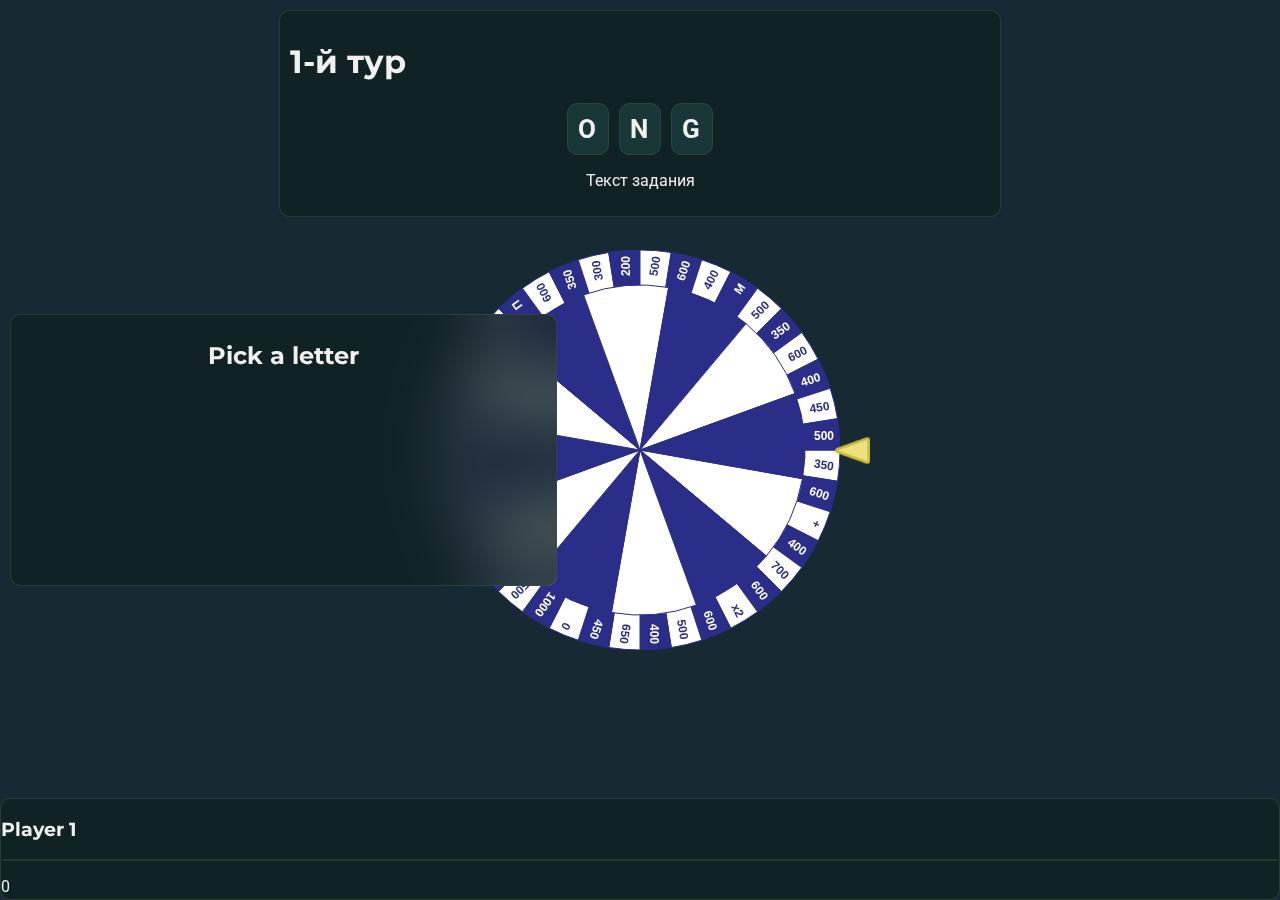
==== index.html @ 53904445 "An attempt to implement game logic" ====
<!DOCTYPE html>
<html lang="en">
	<head>
		<meta charset="UTF-8">
		<title>Wheel Of Fortune</title>
		<link rel="stylesheet" href="assets/css/main.css">

		<script src="scripts/localization.js"></script>
	</head>
	<body>
		<div id="wheel-of-fortune">
			<canvas id="wheel" width="400" height="400"></canvas>
			<img id="wheel-pointer" src="assets/images/WheelPointer.png" alt="WheelPointer">
		</div>

		<div class="task-container card">
			<h1 class="title-tour">1-й тур</h1>

			<div id="word">
				<div class="card letter-card">
					<span>О</span>
				</div>
				<div class="card letter-card">
					<span>N</span>
				</div>
				<div class="card letter-card">
					<span>G</span>
				</div>
			</div>

			<p id="task">Текст задания</p>
		</div>

		<div class="letters-container card">
			<h1 class="card-title" translate="game.selectLetter"></h1>

			<div id="letters"></div>
		</div>

		<div class="players-container card">
			<div id="players">
				<div>
					<h3 class="player-name">Player 1</h3>
					<div class="card player-card">
					</div>

					<p class="player-points">0</p>
				</div>
			</div>
		</div>

		<script type="module" src="scripts/game.js"></script>
	</body>
</html>
---- assets/css/main.css ----
@import url('https://fonts.googleapis.com/css2?family=Montserrat:ital,wght@0,100..900;1,100..900&display=swap');
@import url('https://fonts.googleapis.com/css2?family=Montserrat:ital,wght@0,100..900;1,100..900&family=Roboto:ital,wght@0,100;0,300;0,400;0,500;0,700;0,900;1,100;1,300;1,400;1,500;1,700;1,900&display=swap');

:root {
    --onebeld-color: #f0f0f0;
    --onebeld-border-color: rgba(69, 84, 67, 0.45);
    --onebeld-color-secondary: rgba(240, 240, 240, 0.38);
    --onebeld-background: #172933;

    --onebeld-background-color-hover: rgba(240, 240, 240, 0.09);
    --onebeld-background-color-active: rgba(240, 240, 240, 0.05);

    --onebeld-color-selected: #c7ffad;
    --onebeld-color-pressed: #7db464;

    --onebeld-font-family-header: Montserrat, sans-serif;
    --onebeld-font-family-main: Roboto, sans-serif;

    --onebeld-font-size-header: 24px;
    --onebeld-font-size-main: 18px;

    --onebeld-border-radius: 8pt;
    --onebeld-block-background-color: rgba(16, 32, 34, 0.77);
    --onebeld-block-letter-background-color: rgba(29, 61, 65, 0.77);
}

body {
    background-color: var(--onebeld-background);
    color: var(--onebeld-color);
    font-family: var(--onebeld-font-family-main);
    margin: 10px;
    padding: 0;
}

.task-container {
    margin-left: auto;
    margin-right: auto;
    max-width: 700px;
    padding: 10px;
}

.letters-container {
    width: 525px;
    height: 250px;
    position: absolute;
    margin-top: auto;
    margin-bottom: auto;
    margin-left: 10px;
    padding: 10px;
    top: 0;
    bottom: 0;
    left: 0;
    #transform: translateX(-100%);
    transition: transform 300ms ease-in-out;
}

.players-container {
    height: 100px;
    position: absolute;
    margin-left: auto;
    margin-right: auto;
    bottom: 0;
    right: 0;
    left: 0;
}

.card-title {
    font-size: var(--onebeld-font-size-header);
    text-align: center;
}

#task {
    text-align: center;
}

#letters {
    display: flex;
    flex-wrap: wrap;
    gap: 10px;
}

#word {
    display: flex;
    justify-content: center;
    gap: 10px;
}

.card.letter-card {
    background-color: var(--onebeld-block-letter-background-color);
    padding: 10px;
    font-size: 26px;
    width: 20px;
    font-weight: bold;
    user-select: none;
}

.card.letter-card.letter-board {
    width: 15px;
    font-size: 20px;
}

.card-container {
    display: flex;
    margin-top: 30pt;
    margin-bottom: 50pt;
    gap: 10pt;
    flex-wrap: wrap;
    justify-content: center;
    row-gap: 35pt;
    transition: opacity 500ms linear, transform 500ms ease-out;
    transform: translateY(30%);
    opacity: 0;
}

.card {
    overflow: hidden;
    background-color: var(--onebeld-block-background-color);
    backdrop-filter: blur(30px);
    border-radius: var(--onebeld-border-radius);
    border: var(--onebeld-border-color) solid 1pt;
}

h1, h2, h3 {
    font-family: var(--onebeld-font-family-header);
}

.onebeld-logo {
    width: 125pt;
}

svg.hovered-icon {
    fill: var(--onebeld-color);
    transition: fill 100ms linear;
}

.hovered-icon:hover > svg {
    fill: var(--onebeld-color-selected);
}
.hovered-icon:active > svg {
    fill: var(--onebeld-color-pressed);
}

svg.link-icons {
    width: 20px;
    height: 20px;
}

.onebeld-logo > svg {
    height: auto;
    fill: var(--onebeld-color);
}

a {
    color: var(--onebeld-color);
    text-decoration: none;
    transition: color 100ms linear;
}
a:hover {
    color: var(--onebeld-color-selected);
}
a:active {
    color: var(--onebeld-color-pressed);
}

div.navigation > a {
    font-family: var(--onebeld-font-family-header);
    font-size: 12pt;
}

div.footer-links {
    display: flex;
    justify-content: space-evenly;
    font-size: 10pt;
}

div.footer-link-container > ul {
    list-style: none;
    padding: 0;
    margin: 0;
    display: flex;
    flex-direction: column;
    gap: 5pt;
}

div.footer-link-container > h3 {
    margin: 0 0 10pt;
}

p.copyright {
    text-align: center;
    color: var(--onebeld-color-secondary);
    font-size: 10pt;
}

hr.footer-line {
    border: var(--onebeld-border-color) solid 1pt;
    border-radius: 100px;
    margin: 30pt 25pt 0 25pt;
}

div.menu-links {
    display: flex;
    flex-direction: column;
    align-items: center;
    margin-bottom: 50pt;
    gap: 15pt;
}
div.menu-links > a {
    font-family: var(--onebeld-font-family-header);
    font-size: 17pt;
}
div.menu-container > .links svg.link-icons {
    width: 20pt;
    height: 20pt;
}
div.menu-container > .links {
    gap: 25pt;
}

/* Icons sizes */
.material-symbols-rounded.md-18 {
    font-size: 18px;
}
.material-symbols-rounded.md-24 {
    font-size: 24px;
}
.material-symbols-rounded.md-36 {
    font-size: 36px;
}

@keyframes moveInCircle {
    0% {
        transform: rotate(0deg);
    }
    50% {
        transform: rotate(180deg);
    }
    100% {
        transform: rotate(360deg);
    }
}

@keyframes moveVertical {
    0% {
        transform: translateY(-50%);
    }
    50% {
        transform: translateY(50%);
    }
    100% {
        transform: translateY(-50%);
    }
}

@keyframes moveHorizontal {
    0% {
        transform: translateX(-50%) translateY(-10%);
    }
    50% {
        transform: translateX(50%) translateY(10%);
    }
    100% {
        transform: translateX(-50%) translateY(-10%);
    }
}


@media screen and (max-width: 800px) {
    div.navigation {
        display: none;
    }
    div.links:not(div.menu-container > div.links) {
        display: none;
    }

    .menu-container {
        display: flex;
    }

    .menu-button {
        display: flex;
    }
}

#wheel-of-fortune {
    position: absolute;
    margin: auto;
    width: 400px;
    height: 400px;
    left: 0;
    right: 0;
    top: 0;
    bottom: 0;
}

#wheel-pointer {
    position: absolute;
    margin-top: auto;
    margin-bottom: auto;
    margin-right: -30px;
    height: 35px;
    right: 0;
    top: 0;
    bottom: 0;
}

#wheel {
    display: block;
}
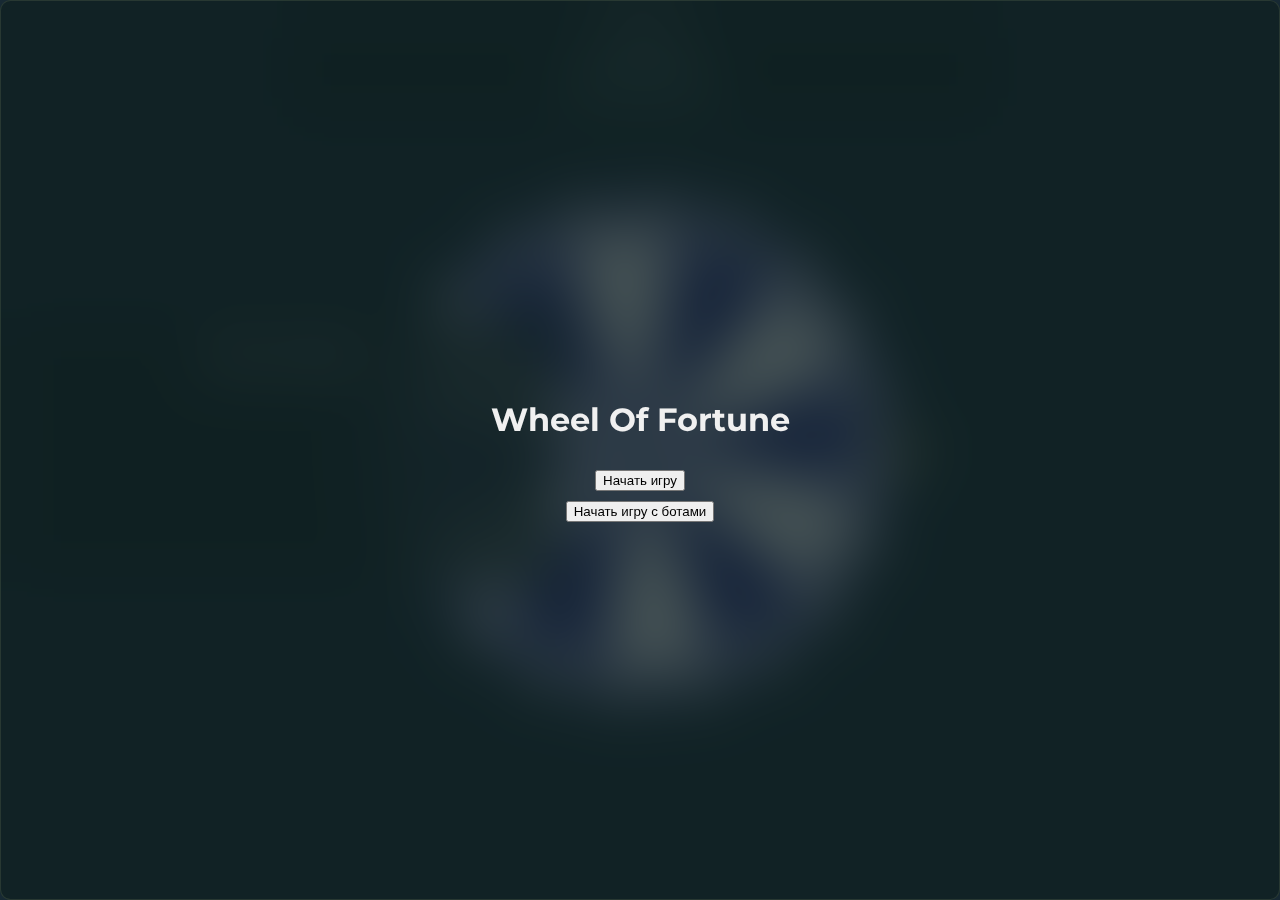
==== commit f1ea5b92: "Loading questions, changing the wheel, continuing to implement game logic" ====
--- a/index.html
+++ b/index.html
@@ -2,6 +2,7 @@
 <html lang="en">
 	<head>
 		<meta charset="UTF-8">
+		<meta name="viewport" content="width=device-width, initial-scale=1.0">
 		<title>Wheel Of Fortune</title>
 		<link rel="stylesheet" href="assets/css/main.css">
 
@@ -9,7 +10,7 @@
 	</head>
 	<body>
 		<div id="wheel-of-fortune">
-			<canvas id="wheel" width="400" height="400"></canvas>
+			<canvas id="wheel" width="500" height="500"></canvas>
 			<img id="wheel-pointer" src="assets/images/WheelPointer.png" alt="WheelPointer">
 		</div>
 
@@ -28,7 +29,7 @@
 				</div>
 			</div>
 
-			<p id="task">Текст задания</p>
+			<p id="task"></p>
 		</div>
 
 		<div class="letters-container card">
@@ -37,16 +38,12 @@
 			<div id="letters"></div>
 		</div>
 
-		<div class="players-container card">
-			<div id="players">
-				<div>
-					<h3 class="player-name">Player 1</h3>
-					<div class="card player-card">
-					</div>
+		<div id="players"></div>
 
-					<p class="player-points">0</p>
-				</div>
-			</div>
+		<div class="game-menu card">
+			<h1>Wheel Of Fortune</h1>
+			<button id="start-game-nobots">Начать игру</button>
+			<button id="start-game-bots">Начать игру с ботами</button>
 		</div>
 
 		<script type="module" src="scripts/game.js"></script>
--- a/assets/css/main.css
+++ b/assets/css/main.css
@@ -54,23 +54,30 @@
     transition: transform 300ms ease-in-out;
 }
 
-.players-container {
-    height: 100px;
-    position: absolute;
-    margin-left: auto;
-    margin-right: auto;
-    bottom: 0;
-    right: 0;
-    left: 0;
-}
-
 .card-title {
     font-size: var(--onebeld-font-size-header);
     text-align: center;
 }
 
+.player-name {
+    text-align: center;
+    margin: 0 0 10px;
+}
+
+#players {
+    position: absolute;
+    margin-bottom: 10px;
+    bottom: 0;
+    left: 0;
+    right: 0;
+    display: flex;
+    justify-content: center;
+    gap: 10px;
+}
+
 #task {
     text-align: center;
+    margin: 10px 0 0;
 }
 
 #letters {
@@ -83,6 +90,31 @@
     display: flex;
     justify-content: center;
     gap: 10px;
+}
+
+.game-menu {
+    position: absolute;
+    top: 0;
+    bottom: 0;
+    left: 0;
+    right: 0;
+    display: flex;
+    flex-direction: column;
+    align-items: center;
+    justify-content: center;
+    gap: 10px;
+    transition: transform 300ms ease-in-out;
+}
+
+.game-menu.hidden {
+    transform: translateY(-100%);
+    pointer-events: none;
+}
+
+.title-tour {
+    text-align: center;
+    margin: 0 0 10px;
+    font-size: 16pt;
 }
 
 .card.letter-card {
@@ -120,6 +152,22 @@
     border: var(--onebeld-border-color) solid 1pt;
 }
 
+.player-card {
+    padding: 10px;
+}
+
+.card.player-image {
+    width: 100px;
+    height: 100px;
+}
+
+.player-points {
+    text-align: center;
+    font-weight: bold;
+    letter-spacing: 3pt;
+    margin: 10px 0 0;
+}
+
 h1, h2, h3 {
     font-family: var(--onebeld-font-family-header);
 }
@@ -162,11 +210,6 @@
     color: var(--onebeld-color-pressed);
 }
 
-div.navigation > a {
-    font-family: var(--onebeld-font-family-header);
-    font-size: 12pt;
-}
-
 div.footer-links {
     display: flex;
     justify-content: space-evenly;
@@ -192,12 +235,6 @@
     font-size: 10pt;
 }
 
-hr.footer-line {
-    border: var(--onebeld-border-color) solid 1pt;
-    border-radius: 100px;
-    margin: 30pt 25pt 0 25pt;
-}
-
 div.menu-links {
     display: flex;
     flex-direction: column;
@@ -228,65 +265,11 @@
     font-size: 36px;
 }
 
-@keyframes moveInCircle {
-    0% {
-        transform: rotate(0deg);
-    }
-    50% {
-        transform: rotate(180deg);
-    }
-    100% {
-        transform: rotate(360deg);
-    }
-}
-
-@keyframes moveVertical {
-    0% {
-        transform: translateY(-50%);
-    }
-    50% {
-        transform: translateY(50%);
-    }
-    100% {
-        transform: translateY(-50%);
-    }
-}
-
-@keyframes moveHorizontal {
-    0% {
-        transform: translateX(-50%) translateY(-10%);
-    }
-    50% {
-        transform: translateX(50%) translateY(10%);
-    }
-    100% {
-        transform: translateX(-50%) translateY(-10%);
-    }
-}
-
-
-@media screen and (max-width: 800px) {
-    div.navigation {
-        display: none;
-    }
-    div.links:not(div.menu-container > div.links) {
-        display: none;
-    }
-
-    .menu-container {
-        display: flex;
-    }
-
-    .menu-button {
-        display: flex;
-    }
-}
-
 #wheel-of-fortune {
     position: absolute;
     margin: auto;
-    width: 400px;
-    height: 400px;
+    width: 500px;
+    height: 500px;
     left: 0;
     right: 0;
     top: 0;
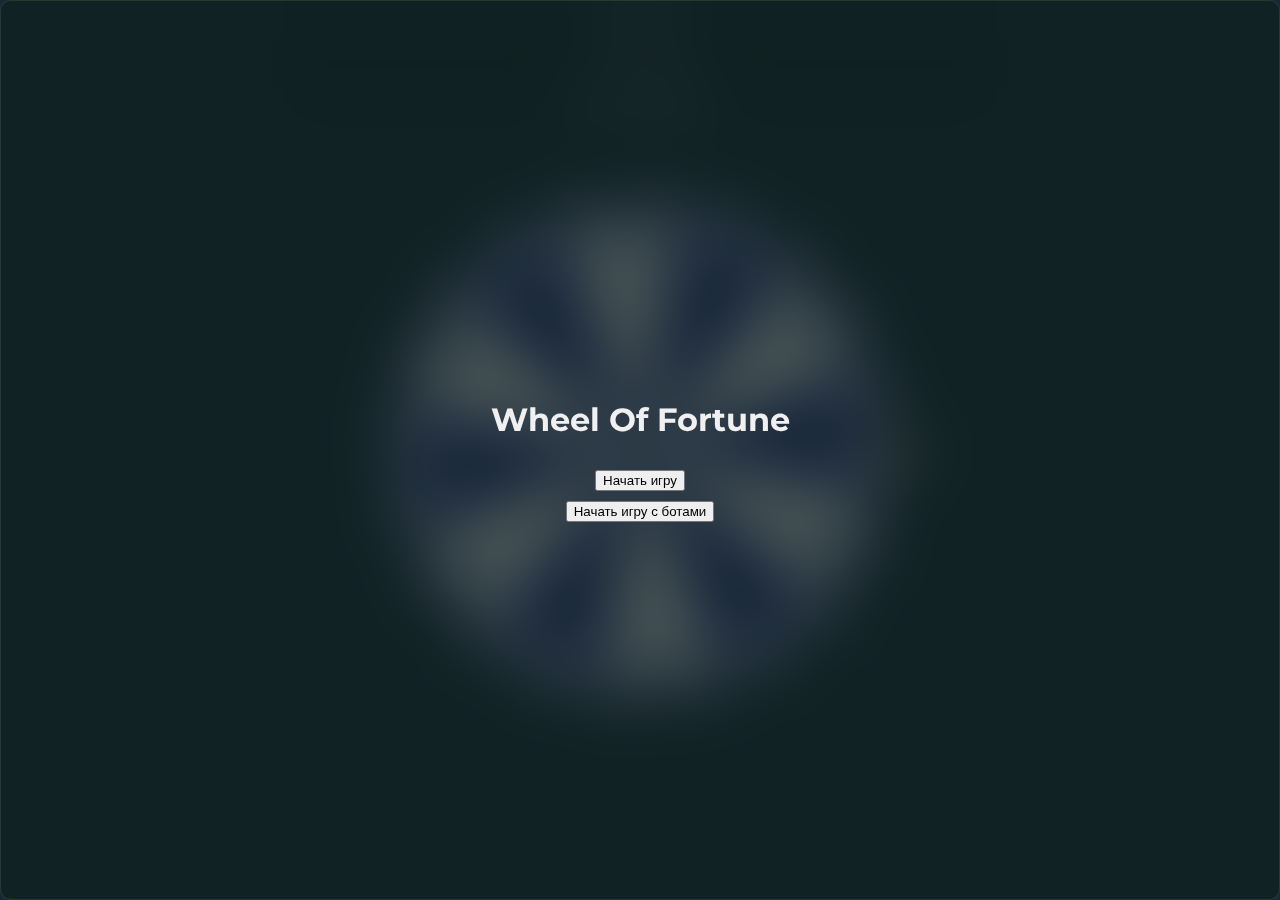
==== commit ee04a1f3: "Practically a working game" ====
--- a/index.html
+++ b/index.html
@@ -17,22 +17,14 @@
 		<div class="task-container card">
 			<h1 class="title-tour">1-й тур</h1>
 
-			<div id="word">
-				<div class="card letter-card">
-					<span>О</span>
-				</div>
-				<div class="card letter-card">
-					<span>N</span>
-				</div>
-				<div class="card letter-card">
-					<span>G</span>
-				</div>
-			</div>
+			<div id="word"></div>
 
 			<p id="task"></p>
+
+			<p id="leading">Текст ведущего</p>
 		</div>
 
-		<div class="letters-container card">
+		<div class="letters-container card disabled">
 			<h1 class="card-title" translate="game.selectLetter"></h1>
 
 			<div id="letters"></div>
--- a/assets/css/main.css
+++ b/assets/css/main.css
@@ -50,8 +50,12 @@
     top: 0;
     bottom: 0;
     left: 0;
-    #transform: translateX(-100%);
+    transform: translateX(-100%);
     transition: transform 300ms ease-in-out;
+}
+
+.letters-container.opened {
+    transform: translateX(0);
 }
 
 .card-title {
@@ -90,6 +94,13 @@
     display: flex;
     justify-content: center;
     gap: 10px;
+}
+
+#leading {
+    text-align: center;
+    margin: 30px 0 0;
+    font-size: 18px;
+    font-weight: bold;
 }
 
 .game-menu {
@@ -109,12 +120,38 @@
 .game-menu.hidden {
     transform: translateY(-100%);
     pointer-events: none;
+    opacity: 1;
+}
+
+
+.hidden {
+    opacity: 0;
 }
 
 .title-tour {
     text-align: center;
     margin: 0 0 10px;
     font-size: 16pt;
+}
+
+.mark {
+    position: absolute;
+    top: 0;
+    left: 0;
+    right: 0;
+    bottom: 0;
+    margin: auto;
+    transition: opacity 200ms linear;
+}
+
+.letter {
+    opacity: 1;
+    text-align: center;
+    transition: opacity 500ms linear;
+}
+
+.letter.hidden {
+    opacity: 0;
 }
 
 .card.letter-card {
@@ -127,6 +164,7 @@
 }
 
 .card.letter-card.letter-board {
+    position: relative;
     width: 15px;
     font-size: 20px;
 }
@@ -152,6 +190,14 @@
     border: var(--onebeld-border-color) solid 1pt;
 }
 
+.can-move {
+    filter: drop-shadow(0 0 10px var(--onebeld-color-selected));
+}
+
+.disabled {
+    pointer-events: none;
+}
+
 .player-card {
     padding: 10px;
 }
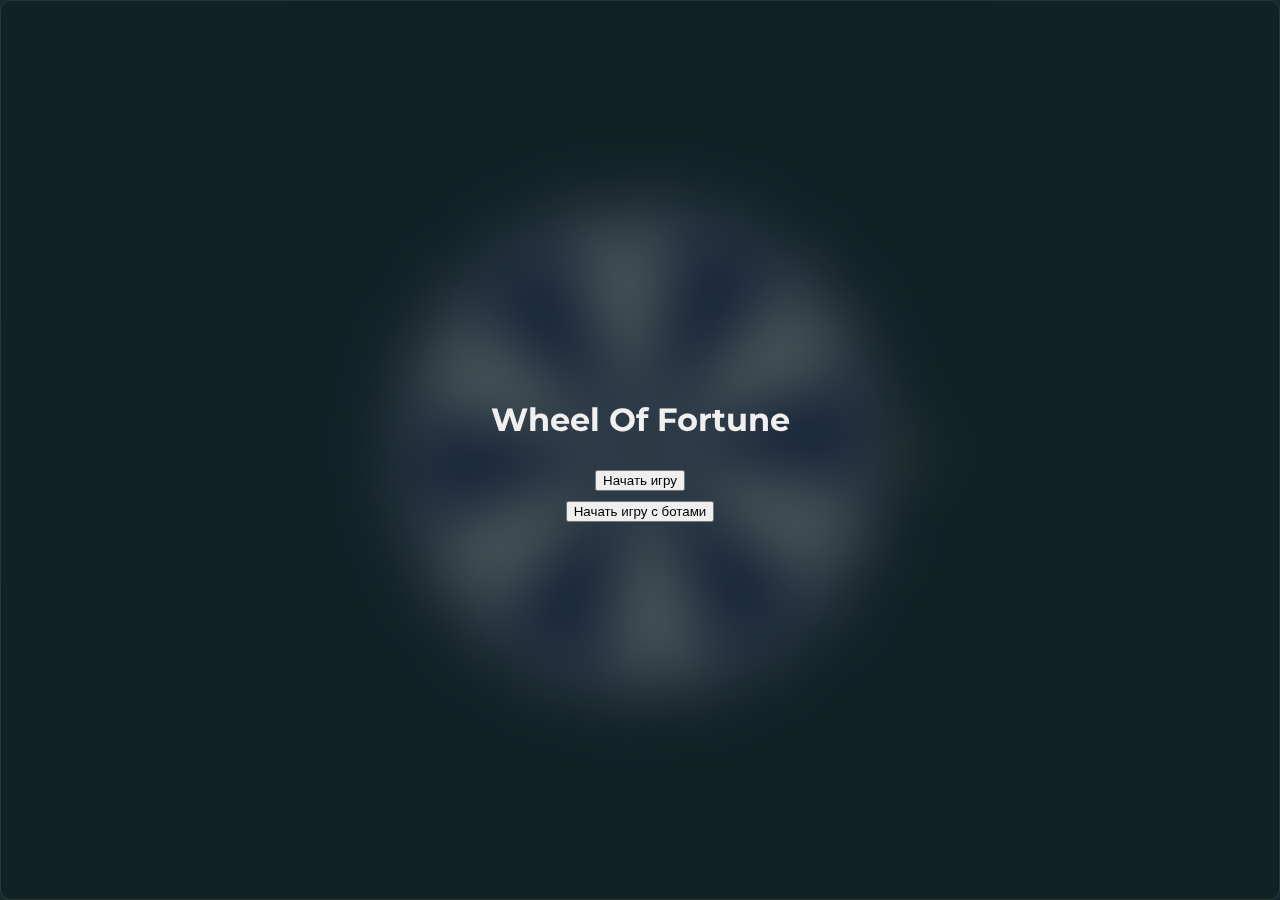
==== commit d484153a: "Moving on to the next round and other changes" ====
--- a/index.html
+++ b/index.html
@@ -15,13 +15,13 @@
 		</div>
 
 		<div class="task-container card">
-			<h1 class="title-tour">1-й тур</h1>
+			<h1 class="title-tour"></h1>
 
 			<div id="word"></div>
 
 			<p id="task"></p>
 
-			<p id="leading">Текст ведущего</p>
+			<p id="leading"></p>
 		</div>
 
 		<div class="letters-container card disabled">
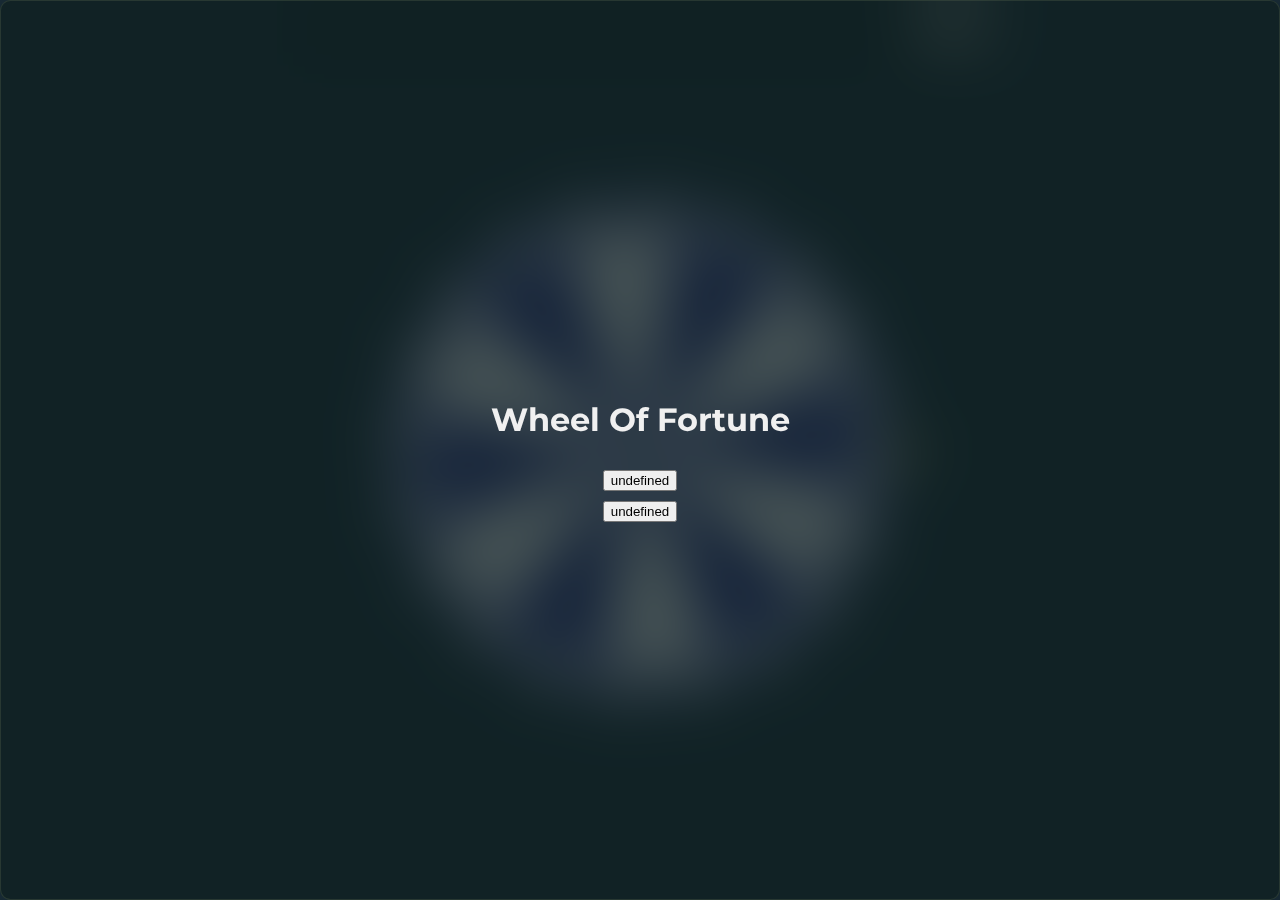
==== commit e72a2d67: "Adding the ability to say a word, global refactoring" ====
--- a/index.html
+++ b/index.html
@@ -15,6 +15,8 @@
 		</div>
 
 		<div class="task-container card">
+			<button id="name-word-button" translate="game.nameWord"></button>
+
 			<h1 class="title-tour"></h1>
 
 			<div id="word"></div>
@@ -32,10 +34,19 @@
 
 		<div id="players"></div>
 
+		<div id="word-window" class="card window closed">
+			<button id="input-close-button">Close</button>
+
+			<h2 id="input-word-title">Введите слово</h2>
+			<div id="word-inputs"></div>
+
+			<button id="input-answer-button">Дать ответ</button>
+		</div>
+
 		<div class="game-menu card">
 			<h1>Wheel Of Fortune</h1>
-			<button id="start-game-nobots">Начать игру</button>
-			<button id="start-game-bots">Начать игру с ботами</button>
+			<button id="start-game-nobots" translate="game.start"></button>
+			<button id="start-game-bots" translate="game.startWithBots"></button>
 		</div>
 
 		<script type="module" src="scripts/game.js"></script>
--- a/assets/css/main.css
+++ b/assets/css/main.css
@@ -63,21 +63,7 @@
     text-align: center;
 }
 
-.player-name {
-    text-align: center;
-    margin: 0 0 10px;
-}
-
-#players {
-    position: absolute;
-    margin-bottom: 10px;
-    bottom: 0;
-    left: 0;
-    right: 0;
-    display: flex;
-    justify-content: center;
-    gap: 10px;
-}
+
 
 #task {
     text-align: center;
@@ -142,31 +128,6 @@
     bottom: 0;
     margin: auto;
     transition: opacity 200ms linear;
-}
-
-.letter {
-    opacity: 1;
-    text-align: center;
-    transition: opacity 500ms linear;
-}
-
-.letter.hidden {
-    opacity: 0;
-}
-
-.card.letter-card {
-    background-color: var(--onebeld-block-letter-background-color);
-    padding: 10px;
-    font-size: 26px;
-    width: 20px;
-    font-weight: bold;
-    user-select: none;
-}
-
-.card.letter-card.letter-board {
-    position: relative;
-    width: 15px;
-    font-size: 20px;
 }
 
 .card-container {
@@ -194,8 +155,149 @@
     filter: drop-shadow(0 0 10px var(--onebeld-color-selected));
 }
 
+.loses {
+    opacity: 0.5;
+}
+
 .disabled {
     pointer-events: none;
+}
+
+#name-word-button {
+    position: absolute;
+    top: 0;
+    right: 0;
+    margin: 10px;
+}
+
+/* ############# Windows ############# */
+
+.window {
+    position: absolute;
+    top: 0;
+    bottom: 0;
+    left: 0;
+    right: 0;
+    margin: auto;
+    pointer-events: all;
+    width: 650px;
+    height: 250px;
+    opacity: 1;
+    transform: scale(1);
+    transition: opacity 100ms ease-out, transform 100ms ease-out;
+}
+
+.window.closed {
+    pointer-events: none;
+    opacity: 0;
+    transform: scale(1.2);
+}
+
+input.input-word-letter {
+    color: var(--onebeld-color);
+    text-transform: uppercase;
+    transition: filter 100ms ease-out;
+    outline: none;
+    padding: 0;
+    width: 42px;
+    height: 54px;
+    text-align: center;
+}
+
+input.input-word-letter:focus {
+    border: none;
+    filter: drop-shadow(0 0 5px var(--onebeld-color-selected));
+}
+
+#input-close-button {
+    position: absolute;
+    /* Center */
+    top: 5px;
+    right: 5px;
+}
+
+#input-word-title{
+    position: absolute;
+    top: 0;
+    left: 0;
+    right: 0;
+    text-align: center;
+}
+
+#word-inputs {
+    position: absolute;
+    top: 0;
+    left: 0;
+    right: 0;
+    bottom: 0;
+    justify-self: center;
+    align-self: center;
+    display: flex;
+    gap: 10px;
+}
+
+#input-answer-button {
+    position: absolute;
+    bottom: 35px;
+    left: 0;
+    right: 0;
+    justify-self: center;
+}
+
+/* ########################## */
+
+/* ############# Letter ############# */
+
+.letter {
+    opacity: 1;
+    text-align: center;
+    transition: opacity 500ms linear;
+}
+
+.letter.hidden {
+    opacity: 0;
+}
+
+.letter-card {
+    background-color: var(--onebeld-block-letter-background-color);
+    padding: 10px;
+    font-size: 26px;
+    width: 20px;
+    font-weight: bold;
+    user-select: none;
+}
+
+.letter-card.letter-board {
+    position: relative;
+    width: 15px;
+    font-size: 20px;
+}
+
+/* ########################## */
+
+/* ############# Player ############# */
+
+#players {
+    position: absolute;
+    margin-bottom: 10px;
+    bottom: 0;
+    left: 0;
+    right: 0;
+    display: flex;
+    justify-content: center;
+    gap: 10px;
+}
+
+.player-points {
+    text-align: center;
+    font-weight: bold;
+    letter-spacing: 3pt;
+    margin: 10px 0 0;
+}
+
+.player-name {
+    text-align: center;
+    margin: 0 0 10px;
 }
 
 .player-card {
@@ -207,12 +309,29 @@
     height: 100px;
 }
 
-.player-points {
+.player-number-container {
+    position: absolute;
+    top: 0;
+    right: 0;
+    background-color: rgba(0, 0, 0, 0.58);
+    border-radius: 50%;
+    width: 20px;
+    height: 20px;
+    margin: 5px;
+}
+
+.player-number {
+    display: block;
+    font-size: 12px;
+    color: white;
     text-align: center;
     font-weight: bold;
-    letter-spacing: 3pt;
-    margin: 10px 0 0;
-}
+
+    /* Vertical center */
+    line-height: 20px;
+}
+
+/* ########################## */
 
 h1, h2, h3 {
     font-family: var(--onebeld-font-family-header);
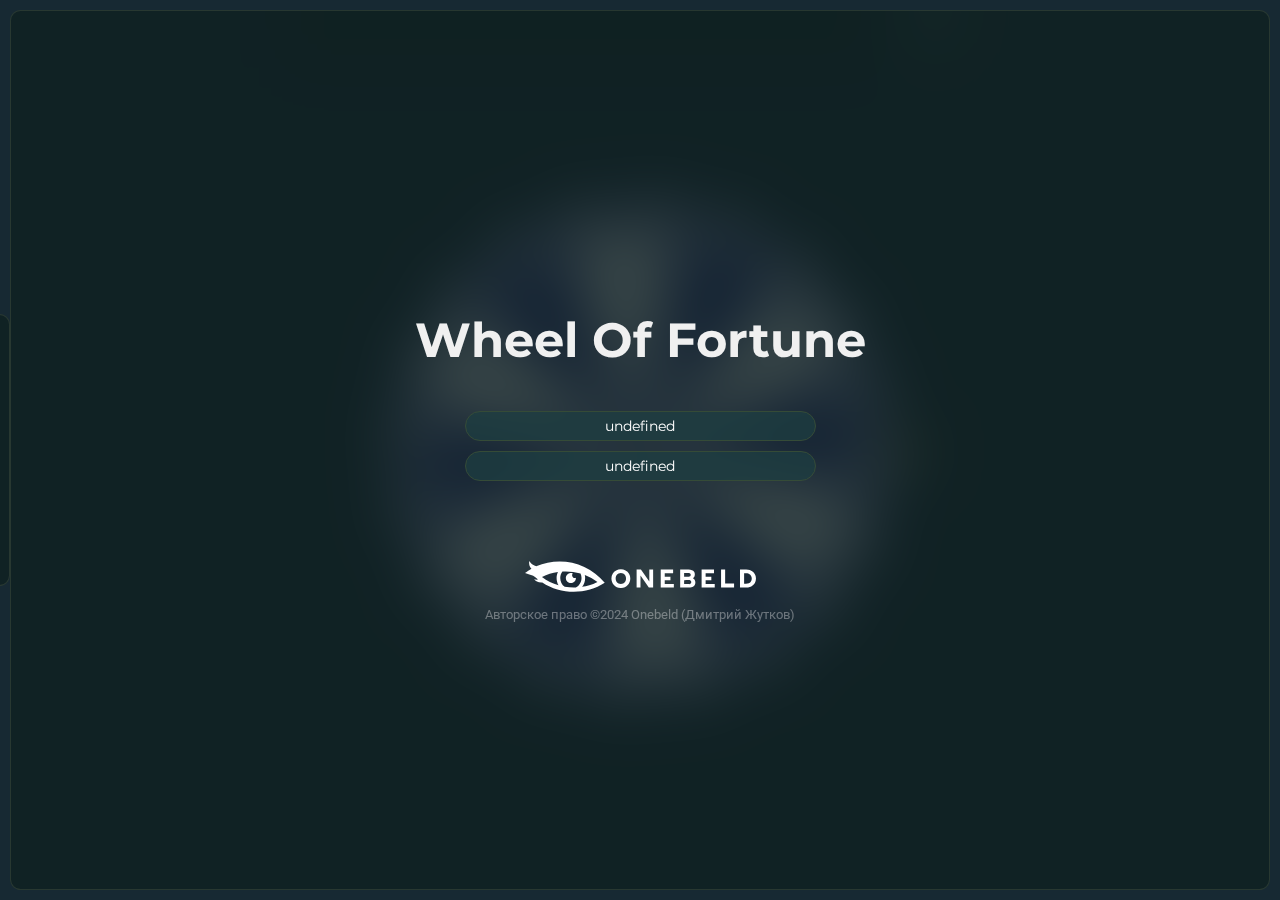
==== commit 237edcbc: "Reworked game code, added super game and other changes" ====
--- a/index.html
+++ b/index.html
@@ -35,18 +35,31 @@
 		<div id="players"></div>
 
 		<div id="word-window" class="card window closed">
-			<button id="input-close-button">Close</button>
+			<button id="input-close-button">X</button>
 
 			<h2 id="input-word-title">Введите слово</h2>
 			<div id="word-inputs"></div>
+
+			<p class="input-word-timer hidden" id="timer-text">Оставшееся время: <span id="timer"></span></p>
 
 			<button id="input-answer-button">Дать ответ</button>
 		</div>
 
 		<div class="game-menu card">
-			<h1>Wheel Of Fortune</h1>
-			<button id="start-game-nobots" translate="game.start"></button>
-			<button id="start-game-bots" translate="game.startWithBots"></button>
+			<div class="game-menu-container">
+				<h1 class="title-game">Wheel Of Fortune</h1>
+
+				<div class="game-menu-buttons">
+					<button id="start-game-nobots" translate="game.start"></button>
+					<button id="start-game-bots" translate="game.startWithBots"></button>
+				</div>
+
+				<svg class="game-menu-icon" viewBox="0 0 1710.9 228.59">
+					<path fill="white" d="m376.93,124.82c-19.52,8.34-37.4-17.82-22.82-32.98-23.72-10.51-52.31,8.25-51.73,34.39.89,49.92,75.54,48.43,74.55-1.41Zm0,0c-19.52,8.34-37.4-17.82-22.82-32.98-23.72-10.51-52.31,8.25-51.73,34.39.89,49.92,75.54,48.43,74.55-1.41Zm0,0c-19.52,8.34-37.4-17.82-22.82-32.98-23.72-10.51-52.31,8.25-51.73,34.39.89,49.92,75.54,48.43,74.55-1.41ZM82.84,39.16C45.34,27.37,32.09,0,32.09,0c0,0-9.26,34.6,15.32,57.21-13.8,8.18-33.22,21.69-47.41,31.43,64.62,21.36,64.33,19.15,96.45,48.14-8.37,2.27-19.25,1.23-28.52-1.9,8.65,14.18,31.34,26.43,59.9,24.52,136.82,91.66,326.59,91.97,462.74,2.63C467.95,8.69,255.61-37.37,82.84,39.16Zm42.76,79.23c37.14-18.73,77.2-31,118.17-36.9-14.74,29.94-12.67,70.33,4.74,98.46-44.13-12.96-86-33.58-122.91-61.56Zm250.9,77.56c-27.61,1.02-55.32-.84-82.54-5.5-35.34-23.07-44.18-79.49-16.73-112.34,45.01-2.68,90.45,2.17,133.74,14.45,18.59,36.61,1.31,85.84-34.47,103.39Zm46.48-4.45c18.88-23.34,27.13-57.93,19.98-88.36,33.37,12.66,64.98,29.98,93.52,51.9-42.24,21.27-79.5,31.17-113.5,36.46Zm287.01,7.68c-54.24,1.84-87.08-59.27-60.61-104.79,23.98-44.97,97.23-44.97,121.22,0,26.46,45.52-6.36,106.62-60.61,104.78Zm0-29.07c51.33-.57,51.32-80,0-80.56-51.33.57-51.32,80,0,80.56Zm116.66-106.78h31.92l62.13,89.3V63.33h28.31v133h-31.92l-61.75-89.49v89.49h-28.69V63.33Zm178.6,0h91.77v26.6h-61.94v27.17h42.18v25.46h-42.18v27.17h67.45v26.6h-97.28V63.33Zm144.02,0c22.25,1.89,79.29-6.21,96.33,9.59,17.19,12.39,16.32,42.74-1.9,54.25v1.33c26.11,12.69,23.54,53.17-3.52,63.27-15.02,8.26-73.66,3.28-90.91,4.56V63.33Zm61.37,53.77c14.17,1.5,23.15-15.21,12.44-24.7-6.63-7.09-35.73-2.95-44.55-3.99v28.69h32.11Zm3.42,54.15c14.62,1.58,23.91-15.75,12.92-25.46-6.91-7.21-39.28-2.88-48.45-3.99v29.45h35.53Zm94.05-107.92h91.77v26.6h-61.94v27.17h42.18v25.46h-42.18v27.17h67.45v26.6h-97.28V63.33Zm144.02,0h30.4v103.93h66.12v29.07h-96.52V63.33Zm140.41,0c23.26.77,63.03-3.49,83.12,8.27,22.81,11.12,35.39,32.65,35.25,58.23.14,25.58-12.44,47.12-35.25,58.24-19.96,11.74-60.03,7.57-83.12,8.26V63.33Zm44.46,105.45c15.79-.02,29.86-4.93,37.53-18.14,9.94-17.8,5.52-46.26-14.63-55.1-9.36-5.27-25.5-4.78-36.95-4.66v77.9h14.06Z"/>
+				</svg>
+
+				<p class="game-menu-copyright">Авторское право ©2024 Onebeld (Дмитрий Жутков)</p>
+			</div>
 		</div>
 
 		<script type="module" src="scripts/game.js"></script>
--- a/assets/css/main.css
+++ b/assets/css/main.css
@@ -20,7 +20,7 @@
     --onebeld-font-size-main: 18px;
 
     --onebeld-border-radius: 8pt;
-    --onebeld-block-background-color: rgba(16, 32, 34, 0.77);
+    --onebeld-block-background-color: rgba(16, 32, 34, 0.83);
     --onebeld-block-letter-background-color: rgba(29, 61, 65, 0.77);
 }
 
@@ -63,8 +63,6 @@
     text-align: center;
 }
 
-
-
 #task {
     text-align: center;
     margin: 10px 0 0;
@@ -91,24 +89,53 @@
 
 .game-menu {
     position: absolute;
-    top: 0;
-    bottom: 0;
-    left: 0;
-    right: 0;
+    top: 10px;
+    bottom: 10px;
+    left: 10px;
+    right: 10px;
     display: flex;
     flex-direction: column;
-    align-items: center;
     justify-content: center;
+    transition: transform 300ms ease-in-out;
+}
+
+.game-menu-container {
+    display: flex;
+    align-self: center;
+    flex-direction: column;
     gap: 10px;
-    transition: transform 300ms ease-in-out;
 }
 
 .game-menu.hidden {
-    transform: translateY(-100%);
+    transform: translateY(-105%);
     pointer-events: none;
     opacity: 1;
 }
 
+.game-menu-buttons {
+    display: flex;
+    flex-direction: column;
+    gap: 10px;
+    margin-right: 50px;
+    margin-left: 50px;
+}
+
+.game-menu-icon {
+    margin-top: 70px;
+    margin-right: 110px;
+    margin-left: 110px;
+}
+
+.game-menu-copyright {
+    text-align: center;
+    margin: 5px 0 0;
+    color: var(--onebeld-color-secondary);
+    font-size: 10pt;
+}
+
+.title-game {
+    font-size: 48px;
+}
 
 .hidden {
     opacity: 0;
@@ -214,14 +241,12 @@
     /* Center */
     top: 5px;
     right: 5px;
+    padding: 5px 10px;
 }
 
 #input-word-title{
-    position: absolute;
-    top: 0;
-    left: 0;
-    right: 0;
-    text-align: center;
+    text-align: center;
+    margin: 20px 0 0;
 }
 
 #word-inputs {
@@ -238,10 +263,22 @@
 
 #input-answer-button {
     position: absolute;
-    bottom: 35px;
+    bottom: 30px;
     left: 0;
     right: 0;
     justify-self: center;
+    font-size: 16px;
+}
+
+.input-word-timer {
+    position: absolute;
+    bottom: 50px;
+    left: 0;
+    right: 0;
+    text-align: center;
+}
+.input-word-timer.hidden {
+    display: none;
 }
 
 /* ########################## */
@@ -331,6 +368,34 @@
     line-height: 20px;
 }
 
+button {
+    border: 1px solid #354b37;
+    background-color: rgba(29, 61, 65, 0.77);
+    border-radius: 50px;
+    color: #fff;
+    font-size: 14px;
+    cursor: pointer;
+    padding: 5px 20px;
+    font-family: var(--onebeld-font-family-header);
+}
+button:hover {
+    background-color: rgba(36, 77, 82, 0.77);
+}
+button:active {
+    background-color: rgba(27, 56, 60, 0.77);
+}
+button:disabled {
+    opacity: 0.5;
+}
+button:hover:disabled {
+    background-color: rgba(29, 61, 65, 0.77);
+    cursor: auto;
+}
+button:active:disabled {
+    background-color: rgba(29, 61, 65, 0.77);
+    cursor: auto;
+}
+
 /* ########################## */
 
 h1, h2, h3 {
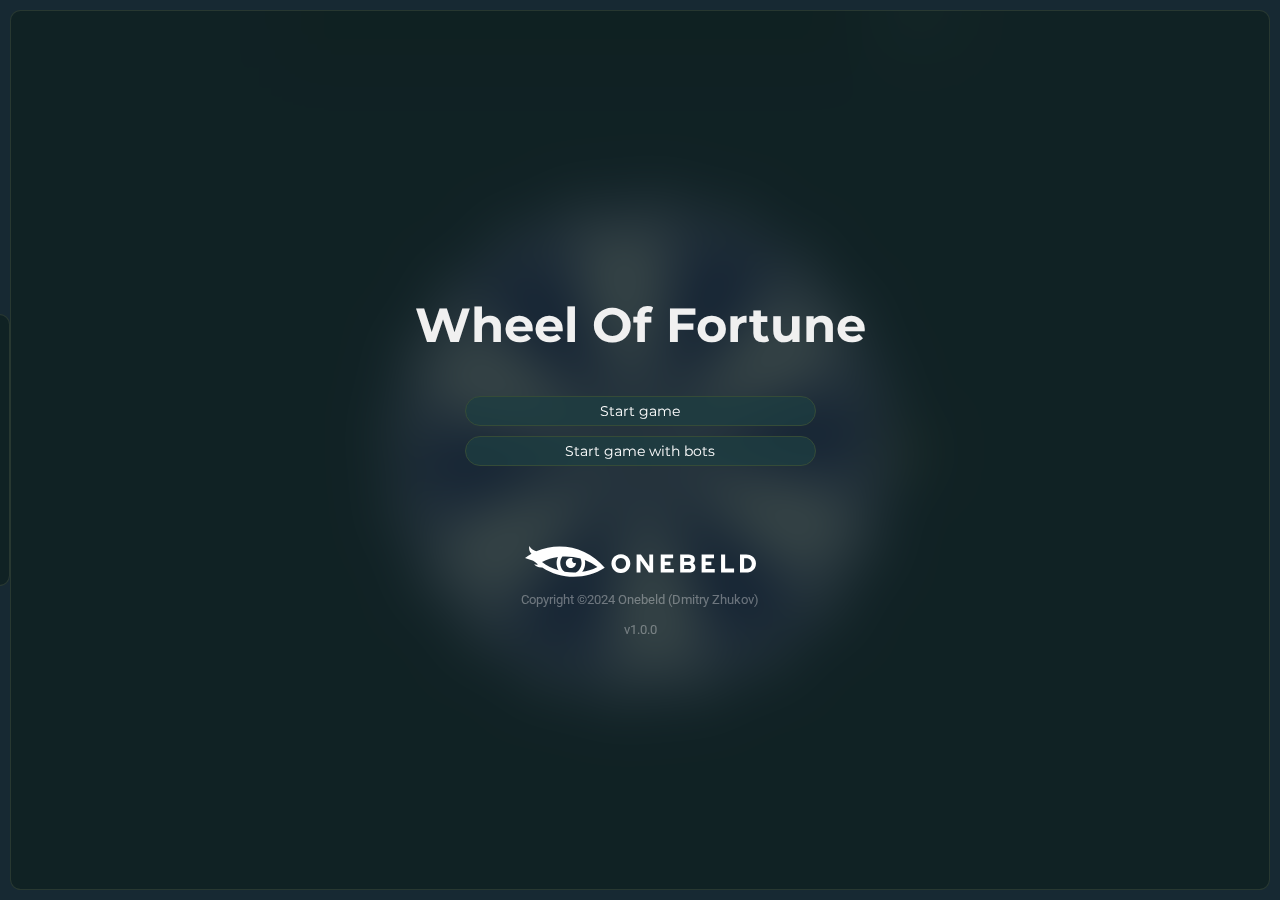
==== commit fa3bdd20: "Artificial intelligence for a bot, english localization" ====
--- a/index.html
+++ b/index.html
@@ -37,12 +37,12 @@
 		<div id="word-window" class="card window closed">
 			<button id="input-close-button">X</button>
 
-			<h2 id="input-word-title">Введите слово</h2>
+			<h2 id="input-word-title" translate="game.typeWord"></h2>
 			<div id="word-inputs"></div>
 
-			<p class="input-word-timer hidden" id="timer-text">Оставшееся время: <span id="timer"></span></p>
+			<p class="input-word-timer hidden" id="timer-text"><span translate="game.time"></span> <span id="timer"></span></p>
 
-			<button id="input-answer-button">Дать ответ</button>
+			<button id="input-answer-button" translate="game.answer"></button>
 		</div>
 
 		<div class="game-menu card">
@@ -58,7 +58,8 @@
 					<path fill="white" d="m376.93,124.82c-19.52,8.34-37.4-17.82-22.82-32.98-23.72-10.51-52.31,8.25-51.73,34.39.89,49.92,75.54,48.43,74.55-1.41Zm0,0c-19.52,8.34-37.4-17.82-22.82-32.98-23.72-10.51-52.31,8.25-51.73,34.39.89,49.92,75.54,48.43,74.55-1.41Zm0,0c-19.52,8.34-37.4-17.82-22.82-32.98-23.72-10.51-52.31,8.25-51.73,34.39.89,49.92,75.54,48.43,74.55-1.41ZM82.84,39.16C45.34,27.37,32.09,0,32.09,0c0,0-9.26,34.6,15.32,57.21-13.8,8.18-33.22,21.69-47.41,31.43,64.62,21.36,64.33,19.15,96.45,48.14-8.37,2.27-19.25,1.23-28.52-1.9,8.65,14.18,31.34,26.43,59.9,24.52,136.82,91.66,326.59,91.97,462.74,2.63C467.95,8.69,255.61-37.37,82.84,39.16Zm42.76,79.23c37.14-18.73,77.2-31,118.17-36.9-14.74,29.94-12.67,70.33,4.74,98.46-44.13-12.96-86-33.58-122.91-61.56Zm250.9,77.56c-27.61,1.02-55.32-.84-82.54-5.5-35.34-23.07-44.18-79.49-16.73-112.34,45.01-2.68,90.45,2.17,133.74,14.45,18.59,36.61,1.31,85.84-34.47,103.39Zm46.48-4.45c18.88-23.34,27.13-57.93,19.98-88.36,33.37,12.66,64.98,29.98,93.52,51.9-42.24,21.27-79.5,31.17-113.5,36.46Zm287.01,7.68c-54.24,1.84-87.08-59.27-60.61-104.79,23.98-44.97,97.23-44.97,121.22,0,26.46,45.52-6.36,106.62-60.61,104.78Zm0-29.07c51.33-.57,51.32-80,0-80.56-51.33.57-51.32,80,0,80.56Zm116.66-106.78h31.92l62.13,89.3V63.33h28.31v133h-31.92l-61.75-89.49v89.49h-28.69V63.33Zm178.6,0h91.77v26.6h-61.94v27.17h42.18v25.46h-42.18v27.17h67.45v26.6h-97.28V63.33Zm144.02,0c22.25,1.89,79.29-6.21,96.33,9.59,17.19,12.39,16.32,42.74-1.9,54.25v1.33c26.11,12.69,23.54,53.17-3.52,63.27-15.02,8.26-73.66,3.28-90.91,4.56V63.33Zm61.37,53.77c14.17,1.5,23.15-15.21,12.44-24.7-6.63-7.09-35.73-2.95-44.55-3.99v28.69h32.11Zm3.42,54.15c14.62,1.58,23.91-15.75,12.92-25.46-6.91-7.21-39.28-2.88-48.45-3.99v29.45h35.53Zm94.05-107.92h91.77v26.6h-61.94v27.17h42.18v25.46h-42.18v27.17h67.45v26.6h-97.28V63.33Zm144.02,0h30.4v103.93h66.12v29.07h-96.52V63.33Zm140.41,0c23.26.77,63.03-3.49,83.12,8.27,22.81,11.12,35.39,32.65,35.25,58.23.14,25.58-12.44,47.12-35.25,58.24-19.96,11.74-60.03,7.57-83.12,8.26V63.33Zm44.46,105.45c15.79-.02,29.86-4.93,37.53-18.14,9.94-17.8,5.52-46.26-14.63-55.1-9.36-5.27-25.5-4.78-36.95-4.66v77.9h14.06Z"/>
 				</svg>
 
-				<p class="game-menu-copyright">Авторское право ©2024 Onebeld (Дмитрий Жутков)</p>
+				<p class="game-menu-copyright" translate="game.copyright"></p>
+				<p class="game-menu-copyright">v1.0.0</p>
 			</div>
 		</div>
 
--- a/assets/css/main.css
+++ b/assets/css/main.css
@@ -324,6 +324,30 @@
     justify-content: center;
     gap: 10px;
 }
+.card.player-card {
+    overflow: visible;
+}
+
+.player-answer {
+    position: absolute;
+    border: 1px solid #354b37;
+    background-color: rgba(29, 61, 65, 0.77);
+    padding: 5px;
+    border-radius: 8px;
+    top: -40px;
+    left: 0;
+    right: 0;
+    opacity: 1;
+    transition: transform 500ms ease-out, opacity 500ms ease-out;
+}
+.player-answer p {
+    margin: 0;
+    text-align: center;
+}
+.player-answer.hidden {
+    transform: translateY(40%);
+    opacity: 0;
+}
 
 .player-points {
     text-align: center;
